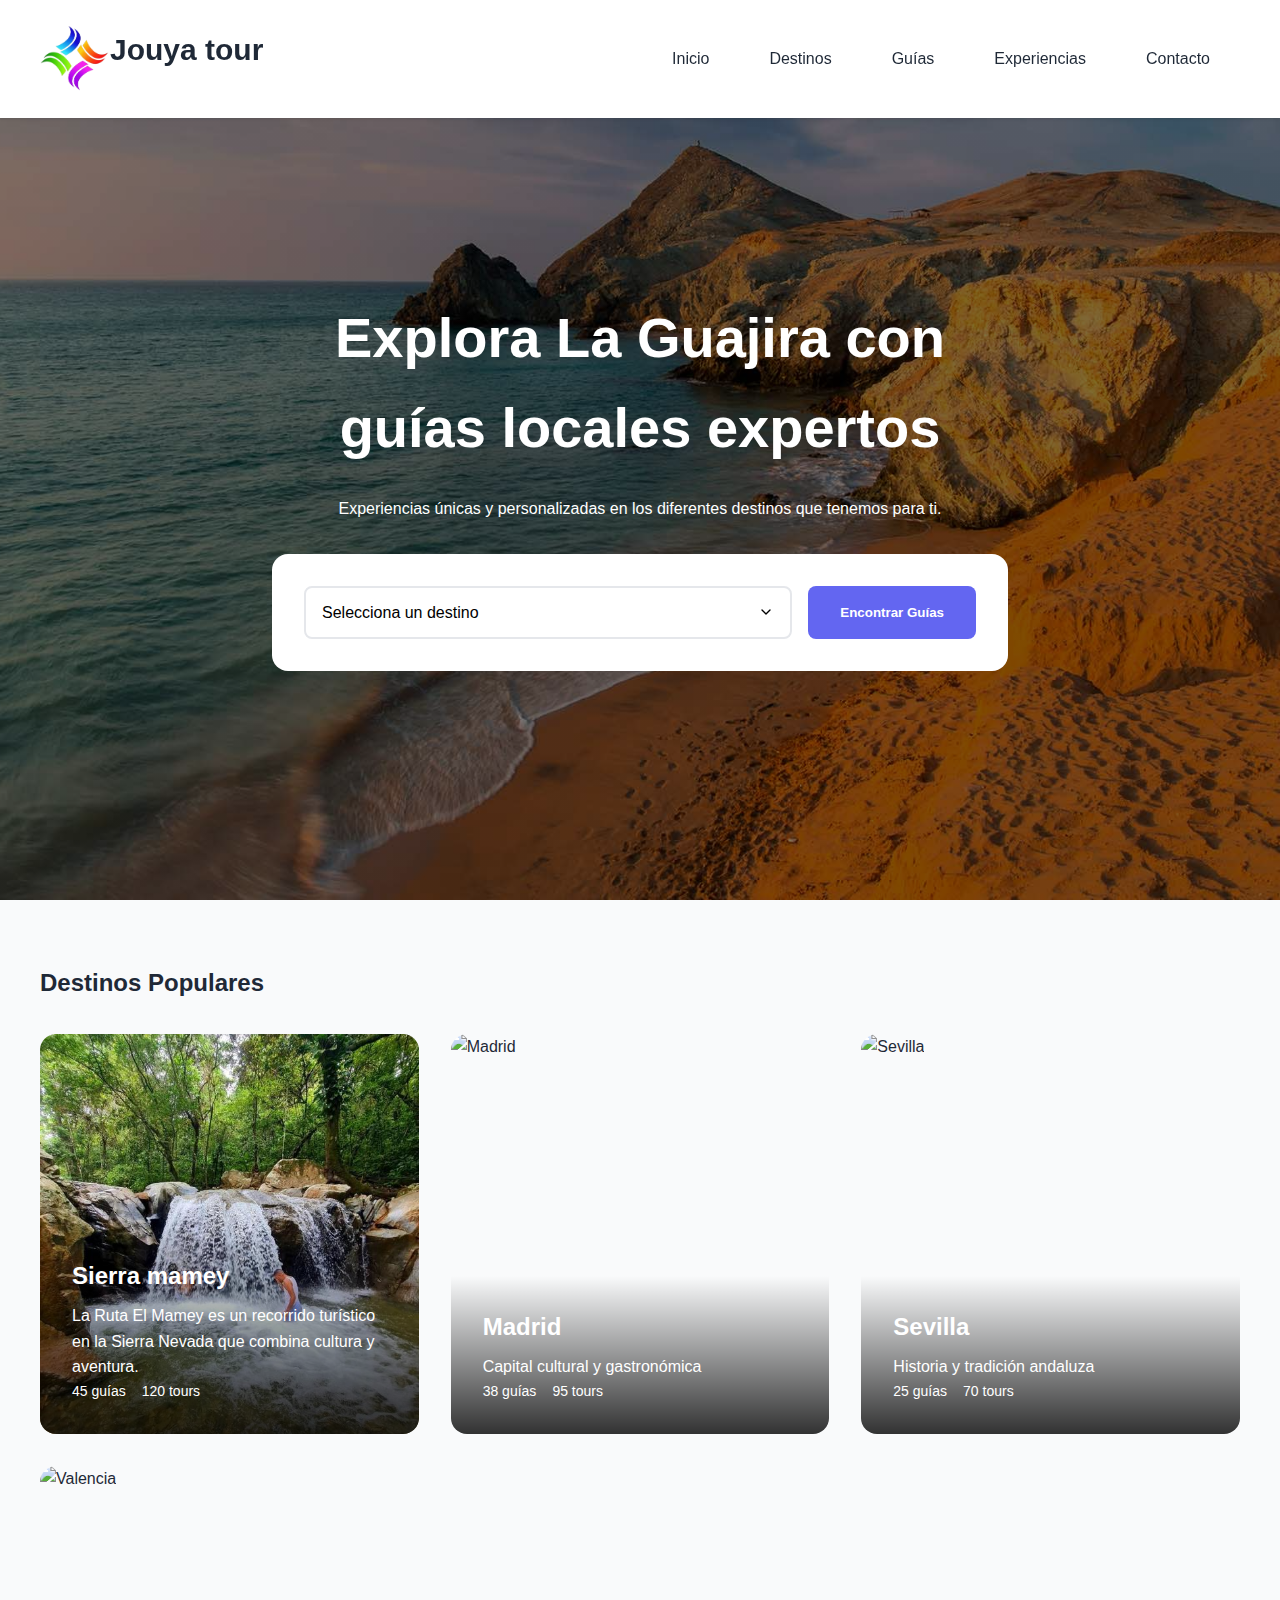
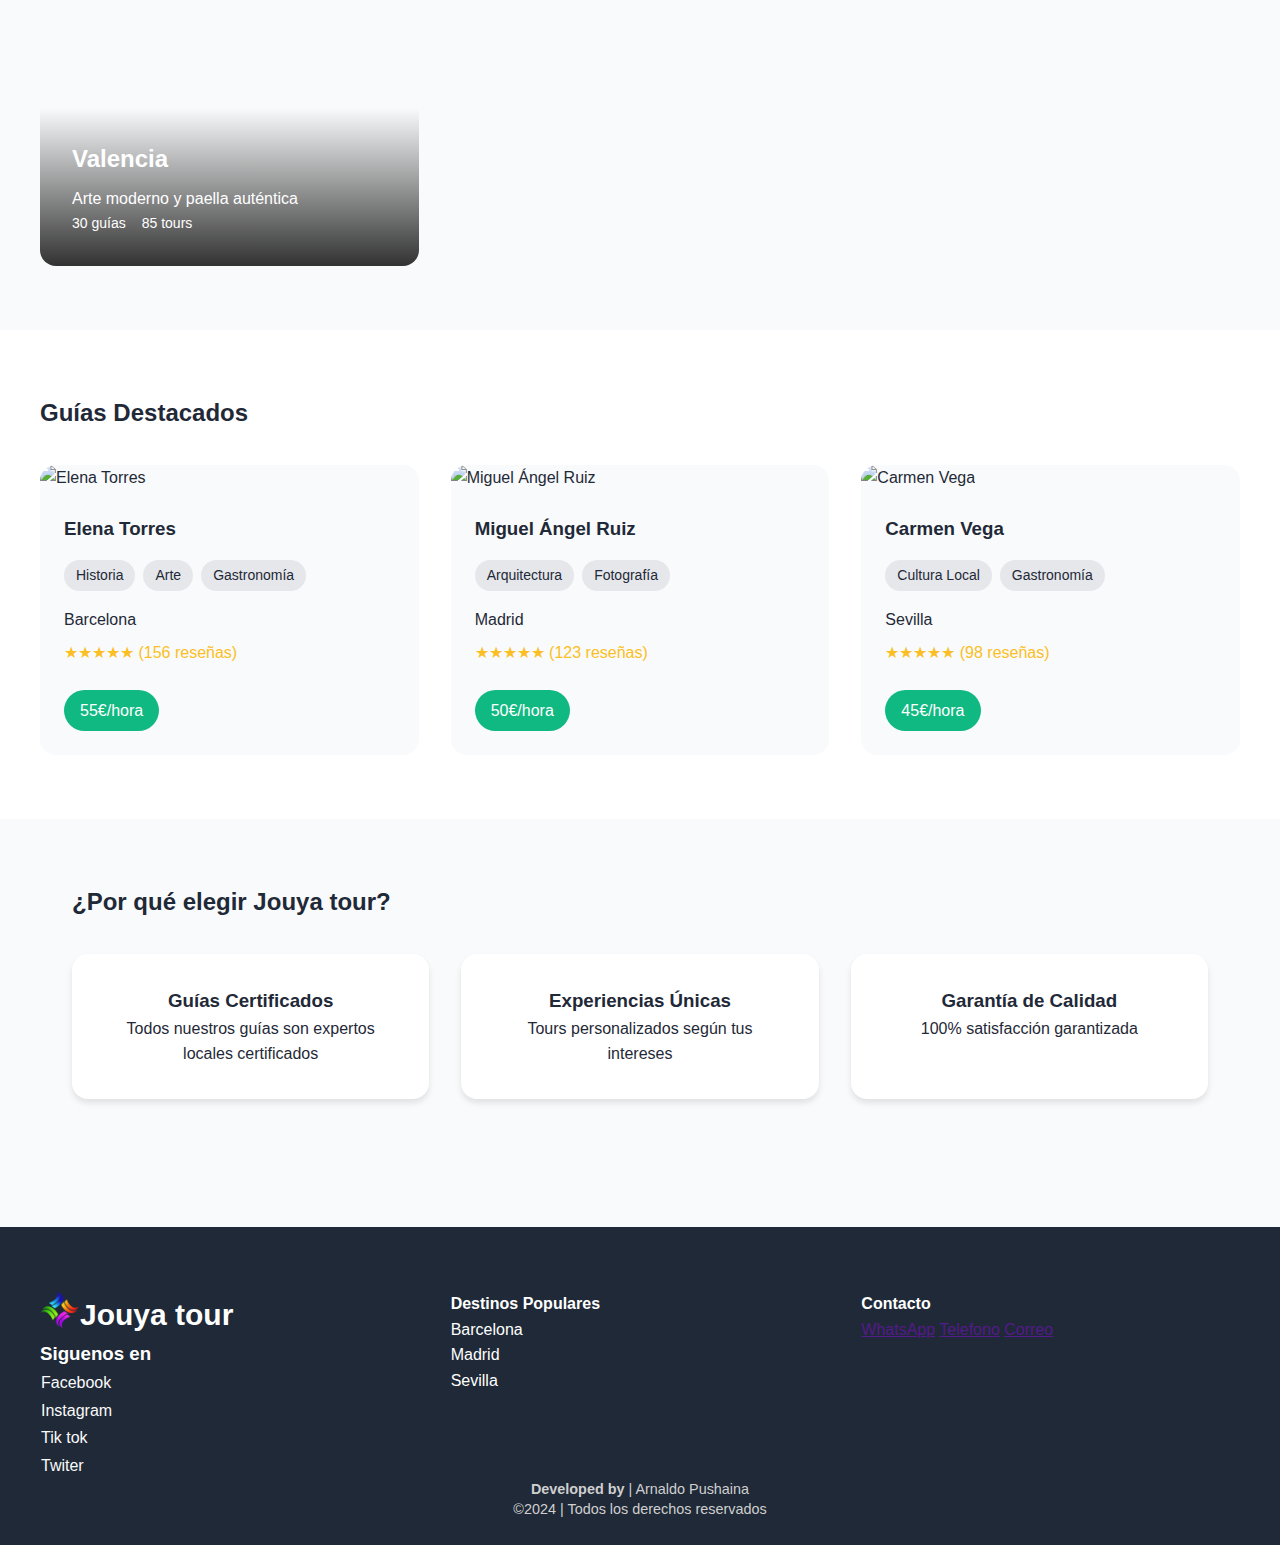
==== IND.HTML @ dc0a1513 "html" ====
<!DOCTYPE html>
<html lang="es">
<head>
    <meta charset="UTF-8">
    <meta name="viewport" content="width=device-width, initial-scale=1.0">
    <!-- Cargar iconos de FontAwesome -->
    <script src="https://kit.fontawesome.com/3140323153.js" crossorigin="anonymous"></script>

    <link rel="stylesheet" href="/PTUEB.CSS">

    <link rel="apple-touch-icon" sizes="57x57" href="/assets/favicon/apple-icon-57x57.png">
    <link rel="apple-touch-icon" sizes="60x60" href="/assets/favicon/apple-icon-60x60.png">
    <link rel="apple-touch-icon" sizes="72x72" href="/assets/favicon/apple-icon-72x72.png">
    <link rel="apple-touch-icon" sizes="76x76" href="/assets/favicon/apple-icon-76x76.png">
    <link rel="apple-touch-icon" sizes="114x114" href="/assets/favicon/apple-icon-114x114.png">
    <link rel="apple-touch-icon" sizes="120x120" href="/assets/favicon/apple-icon-120x120.png">
    <link rel="apple-touch-icon" sizes="144x144" href="/assets/favicon/apple-icon-144x144.png">
    <link rel="apple-touch-icon" sizes="152x152" href="/assets/favicon/apple-icon-152x152.png">
    <link rel="apple-touch-icon" sizes="180x180" href="/assets/favicon/apple-icon-180x180.png">
    <link rel="icon" type="image/png" sizes="192x192"  href="/assets/favicon/android-icon-192x192.png">
    <link rel="icon" type="image/png" sizes="32x32" href="/assets/favicon/favicon-32x32.png">
    <link rel="icon" type="image/png" sizes="96x96" href="/assets/favicon/favicon-96x96.png">
    <link rel="icon" type="image/png" sizes="16x16" href="/assets/favicon/favicon-16x16.png">

    <title>Jouya tour</title>
</head>
<body>
    <header>
    <nav class="navbar">
        <div class="nav-content">
            <div class="logoindex">
                <a href="/index.html"><img src="/assets/logos/Logo transparente.png" alt="logo">Jouya tour</a>
            </div>

            <div class="nav-links">
               <ul>
                    <li><a href="#inicio"><i class="fa-solid fa-house"></i>Inicio</a></li>
                    <li><a href="#destinos"><i class="fa-solid fa-earth-americas"></i>Destinos</a></li>
                    <li><a href="#guides-section"><i class="fa-solid fa-person"></i>Guías</a></li>
                    <li><a href="#experiencias"><i class="fas fa-star"></i>Experiencias</a></li>
                    <li><a href="#contacto"><i class="fa-solid fa-phone"></i>Contacto</a></li>
                </ul>
            </div>
        </div>
    </nav>
</header>

<main>
    <section class="hero" id="inicio">
        <div class="hero-content">
            <h1>Explora La Guajira con guías locales expertos</h1>
            <p>Experiencias únicas y personalizadas en los diferentes destinos que tenemos para ti.</p>
            <div class="search-box">
                <select class="search-input" id="destinationSelect">
                    <option value="">Selecciona un destino</option>
                    <option value="cabo-vela">Cabo de la Vela</option>
                    <option value="punta-gallinas">Punta Gallinas</option>
                    <option value="palomino">Palomino</option>
                    <option value="riohacha">Riohacha</option>
                </select>
                <button class="search-button" onclick="searchGuides()">
                    <i class="fa-solid fa-magnifying-glass"></i>Encontrar Guías
                </button>
            </div>
        </div>
    </section>

    <!-- Nueva sección de destinos -->
    <section class="destinations" id="destinos">
        <div class="destinations-container">
            <h2>Destinos Populares</h2>
            <div class="destinations-grid" id="destinationsGrid">
                <!-- Se generará dinámicamente -->
            </div>
        </div>
    </section>

    <section class="guides-section" id="guides-section">
        <div class="guides-container">
            <h2>Guías Destacados</h2>
            <div class="guides-grid" id="guidesGrid">
                <!-- Se generará dinámicamente -->
            </div>
        </div>
    </section>

    <section class="features" id="experiencias">
        <h2>¿Por qué elegir Jouya tour?</h2>
        <div class="features-grid">
            <div class="feature-card">
                <h3>Guías Certificados</h3>
                <p>Todos nuestros guías son expertos locales certificados</p>
            </div>
            <div class="feature-card">
                <h3>Experiencias Únicas</h3>
                <p>Tours personalizados según tus intereses</p>
            </div>
            <div class="feature-card">
                <h3>Garantía de Calidad</h3>
                <p>100% satisfacción garantizada</p>
            </div>
        </div>
    </section>
</main>

<footer>
    <div class="footer-content">
        <div>
            <div class="logofooter">
                <a href="/index.html"><img src="/assets/logos/Logo transparente.png" alt="logo">Jouya tour</a>
            </div>

            <div class="social">
                <h3>Siguenos en</h3>
                <ul>
                    <li><a href=""><i class="fa-brands fa-facebook-f"></i>Facebook</a></li>
                    <li><a href=""><i class="fa-brands fa-instagram"></i>Instagram</a></li>
                    <li><a href=""><i class="fa-brands fa-tiktok"></i>Tik tok</a></li>
                    <li><a href=""><i class="fa-brands fa-twitter"></i>Twiter</a></li>
                </ul>
            </div>
        </div>
        <div>
            <h4>Destinos Populares</h4>
            <p>Barcelona</p>
            <p>Madrid</p>
            <p>Sevilla</p>
        </div>
        <div id="contacto">
            <h4>Contacto</h4>
            <a href=""><i class="fa-brands fa-whatsapp"></i>WhatsApp</a>
            <a href=""><i class="fa-solid fa-phone"></i>Telefono</a>
            <a href=""><i class="fa-solid fa-envelope"></i>Correo</a>
        </div>
    </div>

    <div class="credits">
        <!-- Créditos de desarrollo -->
        <p class="By"><strong>Developed by</strong> | Arnaldo Pushaina</p>
        
        <!-- Derechos reservados -->
        <p class="text">©2024 | Todos los derechos reservados</p>
    </div>
</footer>

<script src="/javascript/script_home.js"></script>
<script>
    function searchGuides() {
        const selectedDestination = document.getElementById('destinationSelect').value;
        
        if (!selectedDestination) {
            alert('Por favor selecciona un destino');
            return;
        }
    
        // Objeto que mapea los destinos a sus respectivos archivos HTML
        const destinationPages = {
            'cabo-vela': '/destinos/cabo-vela.html',
            'punta-gallinas': '/destinos/punta-gallinas.html',
            'palomino': '/destinos/palomino.html',
            'riohacha': '/destinos/riohacha.html'
        };
    
        // Obtiene la URL correspondiente al destino seleccionado
        const destinationUrl = destinationPages[selectedDestination];
    
        if (destinationUrl) {
            window.location.href = destinationUrl;
        } else {
            // En caso de que el destino no tenga una página asignada
            window.location.href = '/guides.html?destination=' + selectedDestination;
        }
    }
</script>

</body>
</html>
---- PTUEB.CSS ----
* {
    margin: 0;
    padding: 0;
    box-sizing: border-box;
    font-family: 'Inter', sans-serif;
}

:root {
    --primary: #10b981;
    --secondary: #059669;
    --text: #1f2937;
    --bg-light: #f9fafb;
    --accent: #6366f1;
}

body {
    background-color: var(--bg-light);
    color: var(--text);
    line-height: 1.6;
}

.logoindex {
    position: relative;
}

.logoindex a {
    text-decoration: none;
    font-size: 30px;
    text-align: left;
    color: #1f2937;
    font-weight: bold;
}

.logoindex img {
    width: 70px;
    height: 65px;
    float: left;
    padding: 0px;
}

.navbar {
    background: white;
    position: fixed;
    width: 100%;
    top: 0px;
    z-index: 1000;
    padding: 1rem;
    box-shadow: 0 1px 3px rgba(0,0,0,0.1);
}

.nav-content {
    max-width: 1200px;
    margin: 0 auto;
    display: flex;
    justify-content: space-between;
    align-items: center;
}

.nav-links {
    display: flex;
    gap: 2rem;
}

.nav-links ul li {
    list-style: none;
    float: left;
    margin: 30px;
}

.nav-links a {
    color: var(--text);
    text-decoration: none;
    font-weight: 500;
}

.hero {
    height: 100vh;
    display: flex;
    align-items: center;
    background: linear-gradient(rgba(0,0,0,0.5), rgba(0,0,0,0.5)), url('/assets/images/imagen\ header\ cabo.jpg');
    background-size: cover;
    background-position: center;
    color: white;
    text-align: center;
    padding-top: 4rem;
}

.hero-content {
    max-width: 800px;
    margin: 0 auto;
    padding: 2rem;
}

.hero h1 {
    font-size: 3.5rem;
    margin-bottom: 1.5rem;
}

.search-box {
    background: white;
    padding: 2rem;
    border-radius: 1rem;
    margin-top: 2rem;
    display: flex;
    gap: 1rem;
    flex-wrap: wrap;
}

/* Nuevos estilos para el select */
.search-box select.search-input {
    flex: 1;
    min-width: 200px;
    padding: 1rem;
    border: 2px solid #e5e7eb;
    border-radius: 0.5rem;
    font-size: 1rem;
    background-color: white;
    cursor: pointer;
    appearance: none;
    background-image: url("data:image/svg+xml,%3Csvg xmlns='http://www.w3.org/2000/svg' width='16' height='16' viewBox='0 0 24 24' fill='none' stroke='currentColor' stroke-width='2' stroke-linecap='round' stroke-linejoin='round'%3E%3Cpath d='M6 9l6 6 6-6'/%3E%3C/svg%3E");
    background-repeat: no-repeat;
    background-position: right 1rem center;
    padding-right: 2.5rem;
}

.search-box select.search-input:focus {
    outline: none;
    border-color: var(--accent);
}

.search-box select.search-input option {
    padding: 0.5rem;
}

.search-button {
    background: var(--accent);
    color: white;
    padding: 1rem 2rem;
    border: none;
    border-radius: 0.5rem;
    cursor: pointer;
    font-weight: 600;
    transition: background-color 0.3s;
}

.search-button:hover {
    background: var(--secondary);
}

.features {
    padding: 4rem 2rem;
    max-width: 1200px;
    margin: 0 auto;
}

.features-grid {
    display: grid;
    grid-template-columns: repeat(auto-fit, minmax(250px, 1fr));
    gap: 2rem;
    margin-top: 2rem;
}

.feature-card {
    background: white;
    padding: 2rem;
    border-radius: 1rem;
    text-align: center;
    box-shadow: 0 4px 6px rgba(0,0,0,0.1);
    transition: transform 0.3s;
}

.feature-card:hover {
    transform: translateY(-5px);
}

.destinations {
    padding: 4rem 2rem;
    background: var(--bg-light);
}

.destinations-container {
    max-width: 1200px;
    margin: 0 auto;
}

.destinations-grid {
    display: grid;
    grid-template-columns: repeat(auto-fill, minmax(280px, 1fr));
    gap: 2rem;
    margin-top: 2rem;
}

.destination-card {
    position: relative;
    border-radius: 1rem;
    overflow: hidden;
    height: 400px;
    cursor: pointer;
    transition: transform 0.3s;
}

.destination-card:hover {
    transform: translateY(-5px);
}

.destination-image {
    width: 100%;
    height: 100%;
    object-fit: cover;
}

.destination-info {
    position: absolute;
    bottom: 0;
    left: 0;
    right: 0;
    padding: 2rem;
    background: linear-gradient(transparent, rgba(0,0,0,0.8));
    color: white;
}

.destination-info h3 {
    font-size: 1.5rem;
    margin-bottom: 0.5rem;
}

.destination-stats {
    display: flex;
    gap: 1rem;
    font-size: 0.875rem;
}

.guides-section {
    background: white;
    padding: 4rem 2rem;
}

.guides-container {
    max-width: 1200px;
    margin: 0 auto;
}

.guides-grid {
    display: grid;
    grid-template-columns: repeat(auto-fill, minmax(300px, 1fr));
    gap: 2rem;
    margin-top: 2rem;
}

.guide-card {
    border-radius: 1rem;
    overflow: hidden;
    background: var(--bg-light);
    transition: transform 0.3s;
}

.guide-card:hover {
    transform: translateY(-5px);}
    .guide-image {
        width: 100%;
        height: 250px;
        object-fit: cover;
    }

    .guide-info {
        padding: 1.5rem;
    }

    .guide-rating {
        color: #fbbf24;
        margin: 0.5rem 0;
    }

    .price-tag {
        background: var(--primary);
        color: white;
        padding: 0.5rem 1rem;
        border-radius: 2rem;
        display: inline-block;
        margin-top: 1rem;
    }

    .categories {
        display: flex;
        gap: 0.5rem;
        margin: 1rem 0;
        flex-wrap: wrap;
    }

    .category-tag {
        background: #e5e7eb;
        padding: 0.25rem 0.75rem;
        border-radius: 1rem;
        font-size: 0.875rem;
    }

    footer {
        background: var(--text);
        color: white;
        padding: 4rem 2rem;
        margin-top: 4rem;
    }

    .footer-content {
        max-width: 1200px;
        margin: 0 auto;
        display: grid;
        grid-template-columns: repeat(auto-fit, minmax(200px, 1fr));
        gap: 2rem;
    }

    @media (max-width: 768px) {
        .hero h1 {
            font-size: 2.5rem;
        }

        .nav-links {
            display: none;
        }
    }
    



    .logofooter a {
        text-decoration: none;
        font-size: 30px;
        text-align: left;
        color: #ffffff;
        font-weight:bold;
    }
    
    .logofooter img {width: 40px; 
        height: 38px; 
        float: left; 
        padding:0px;}

    .social ul li
                { list-style: none;
                padding: 1px;
                }

    .social a {
        text-decoration: none;
        color: #fafafa;
    }

    .credits  {
        text-align: center;
        height: 0px;
    }

    
    .By, .text {
        margin: 2px 0;
        color: #cfcfcf;
        text-align: center;
        font-size: 0.9em;
        line-height: 1.2;
    }
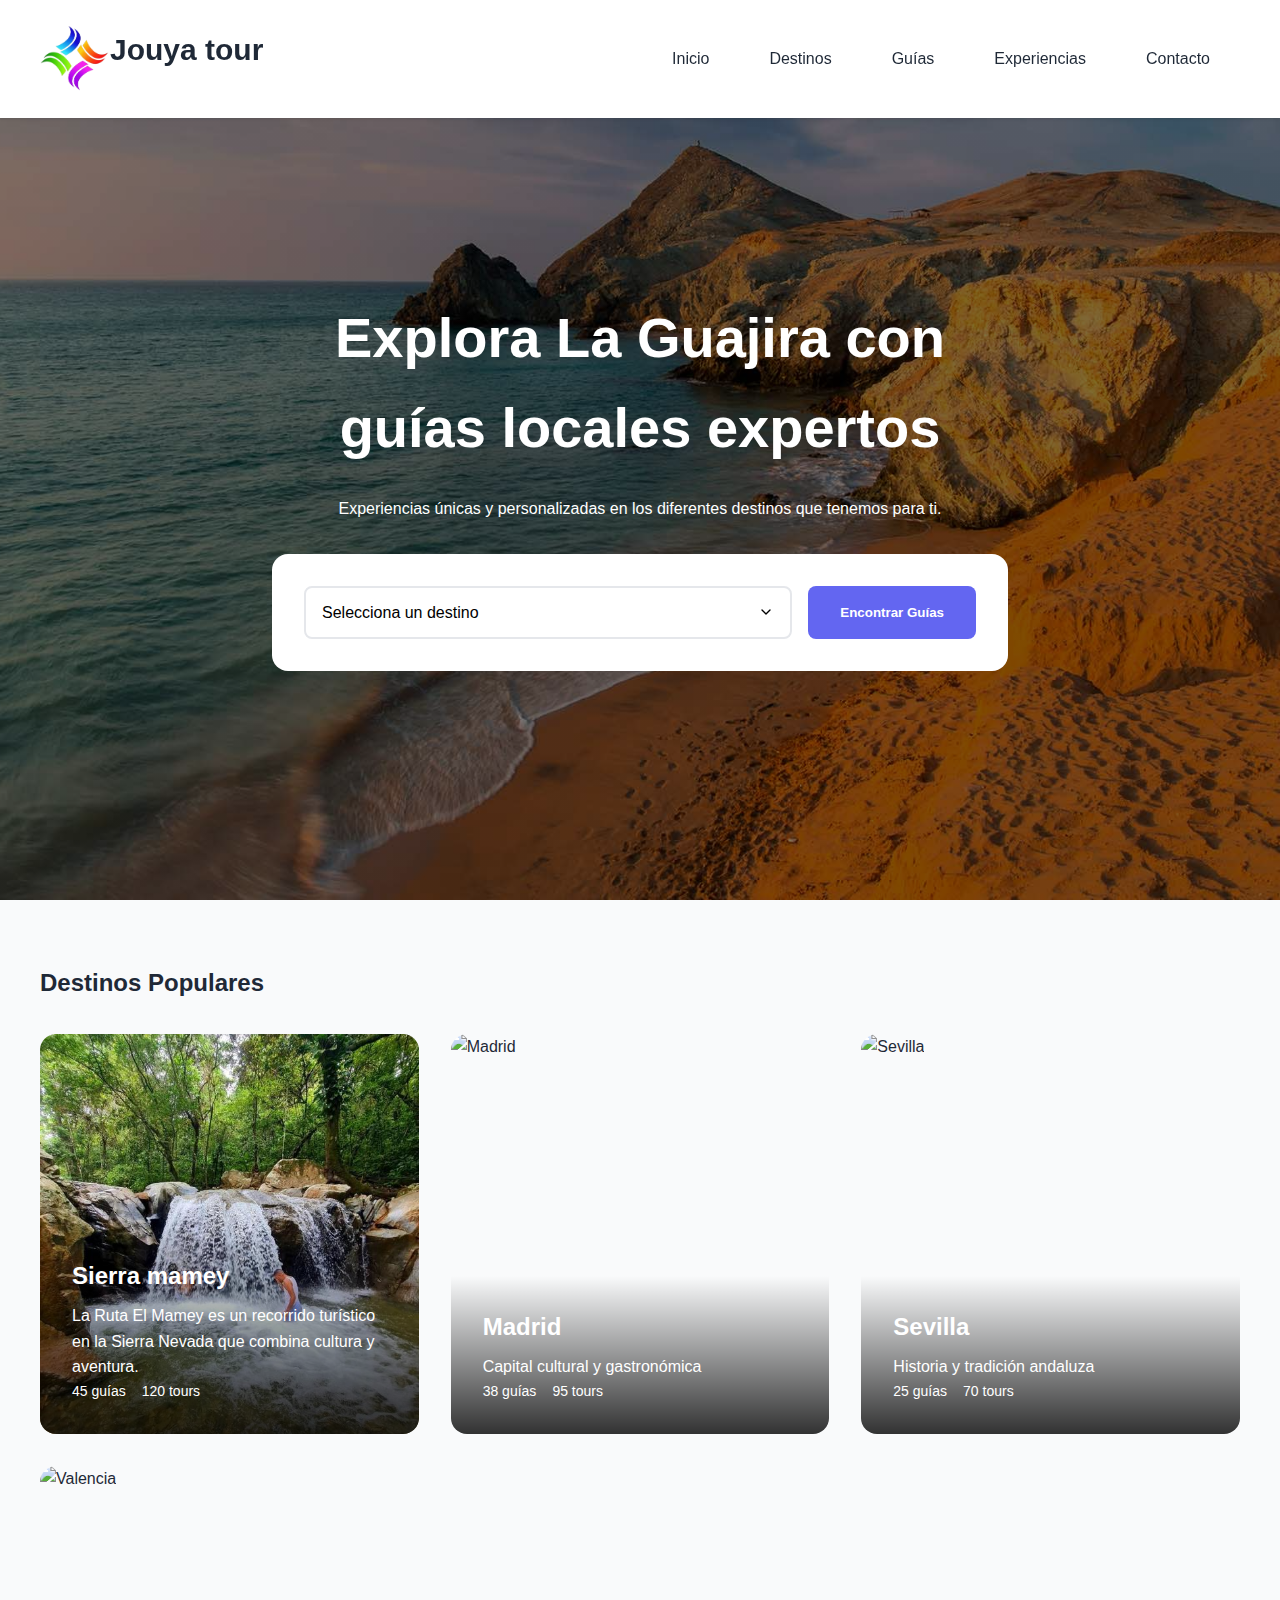
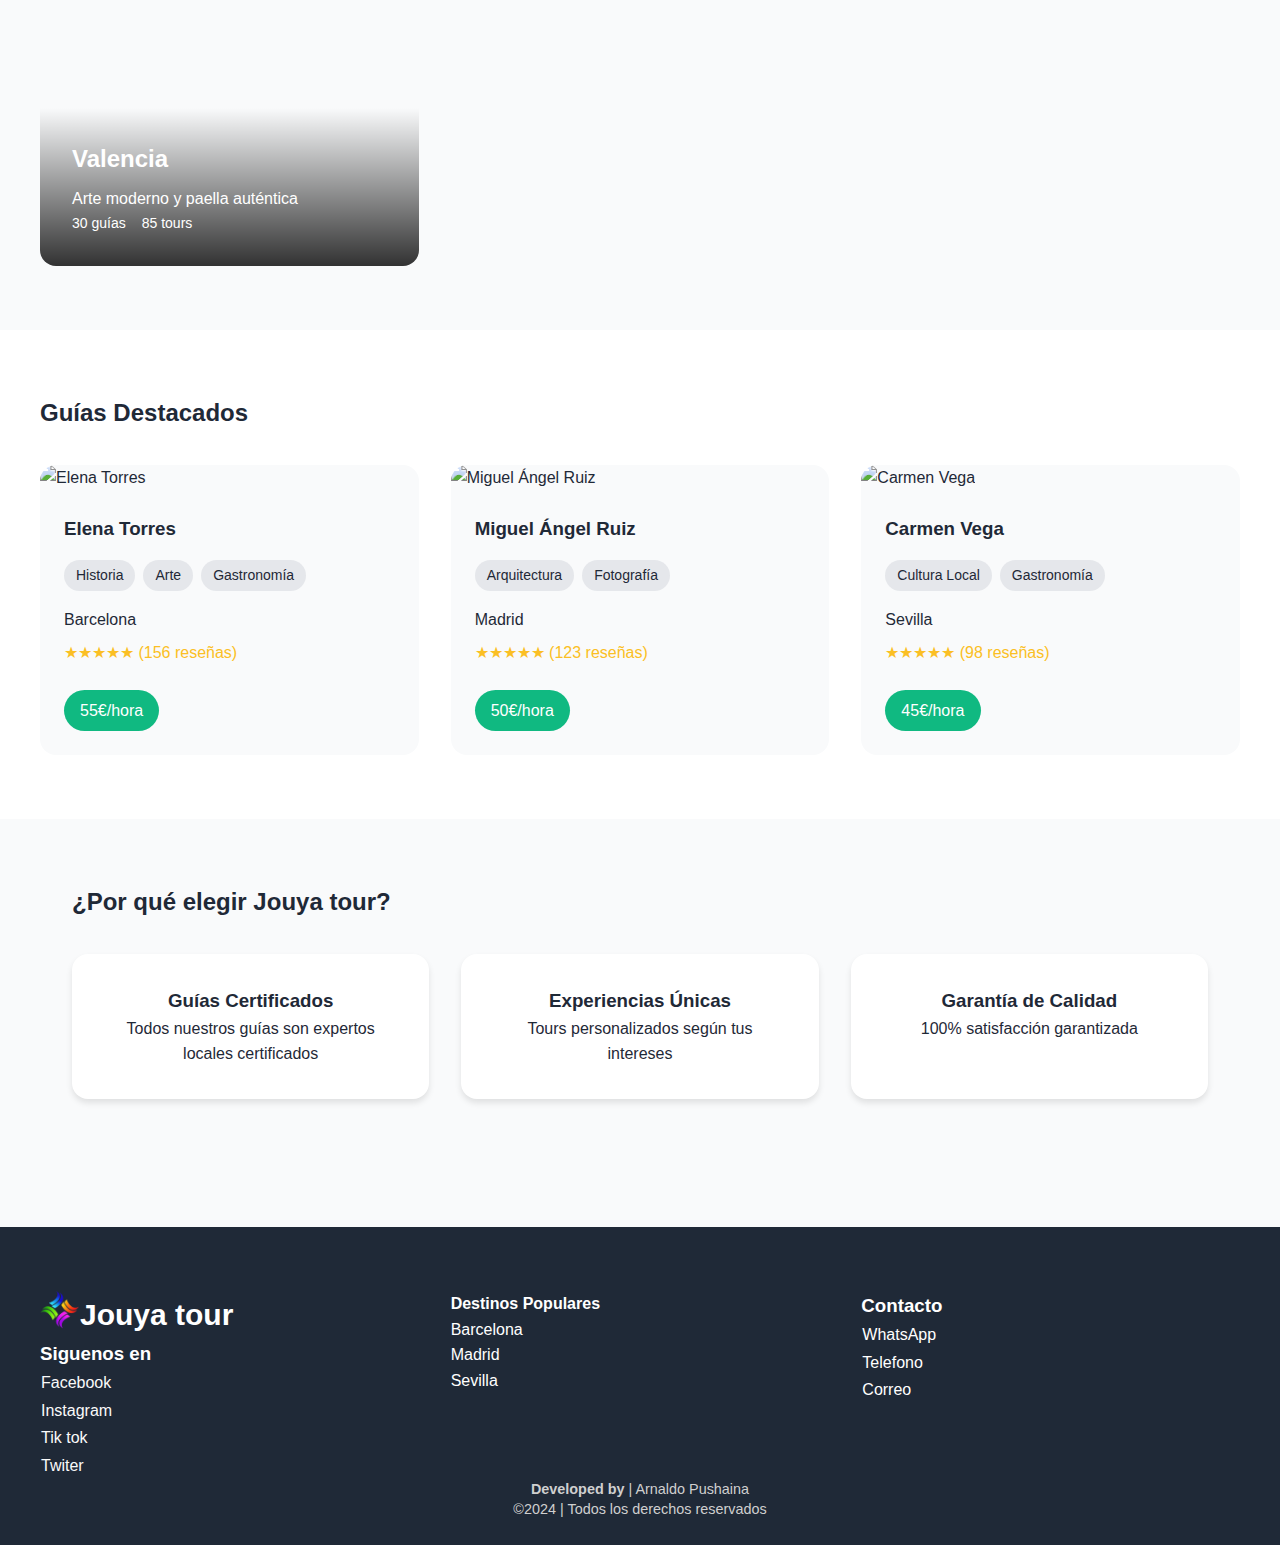
==== commit ba19c2d8: "gtml" ====
--- a/IND.HTML
+++ b/IND.HTML
@@ -126,11 +126,13 @@
             <p>Madrid</p>
             <p>Sevilla</p>
         </div>
-        <div id="contacto">
-            <h4>Contacto</h4>
-            <a href=""><i class="fa-brands fa-whatsapp"></i>WhatsApp</a>
-            <a href=""><i class="fa-solid fa-phone"></i>Telefono</a>
-            <a href=""><i class="fa-solid fa-envelope"></i>Correo</a>
+        <div class="contacto"  id="contacto">
+            <h3>Contacto</h3>
+        <ul>
+            <li><a href=""><i class="fa-brands fa-whatsapp"></i>WhatsApp</a></li>
+            <li><a href=""><i class="fa-solid fa-phone"></i>Telefono</a></li>
+            <li><a href=""><i class="fa-solid fa-envelope"></i>Correo</a></li>
+        </ul>
         </div>
     </div>
 
--- a/PTUEB.CSS
+++ b/PTUEB.CSS
@@ -345,6 +345,17 @@
         color: #fafafa;
     }
 
+
+    .contacto ul li 
+    {list-style: none;
+        padding: 1px;}
+
+        
+    .contacto a {
+        text-decoration: none;
+        color: #ffffff;
+    }
+
     .credits  {
         text-align: center;
         height: 0px;
